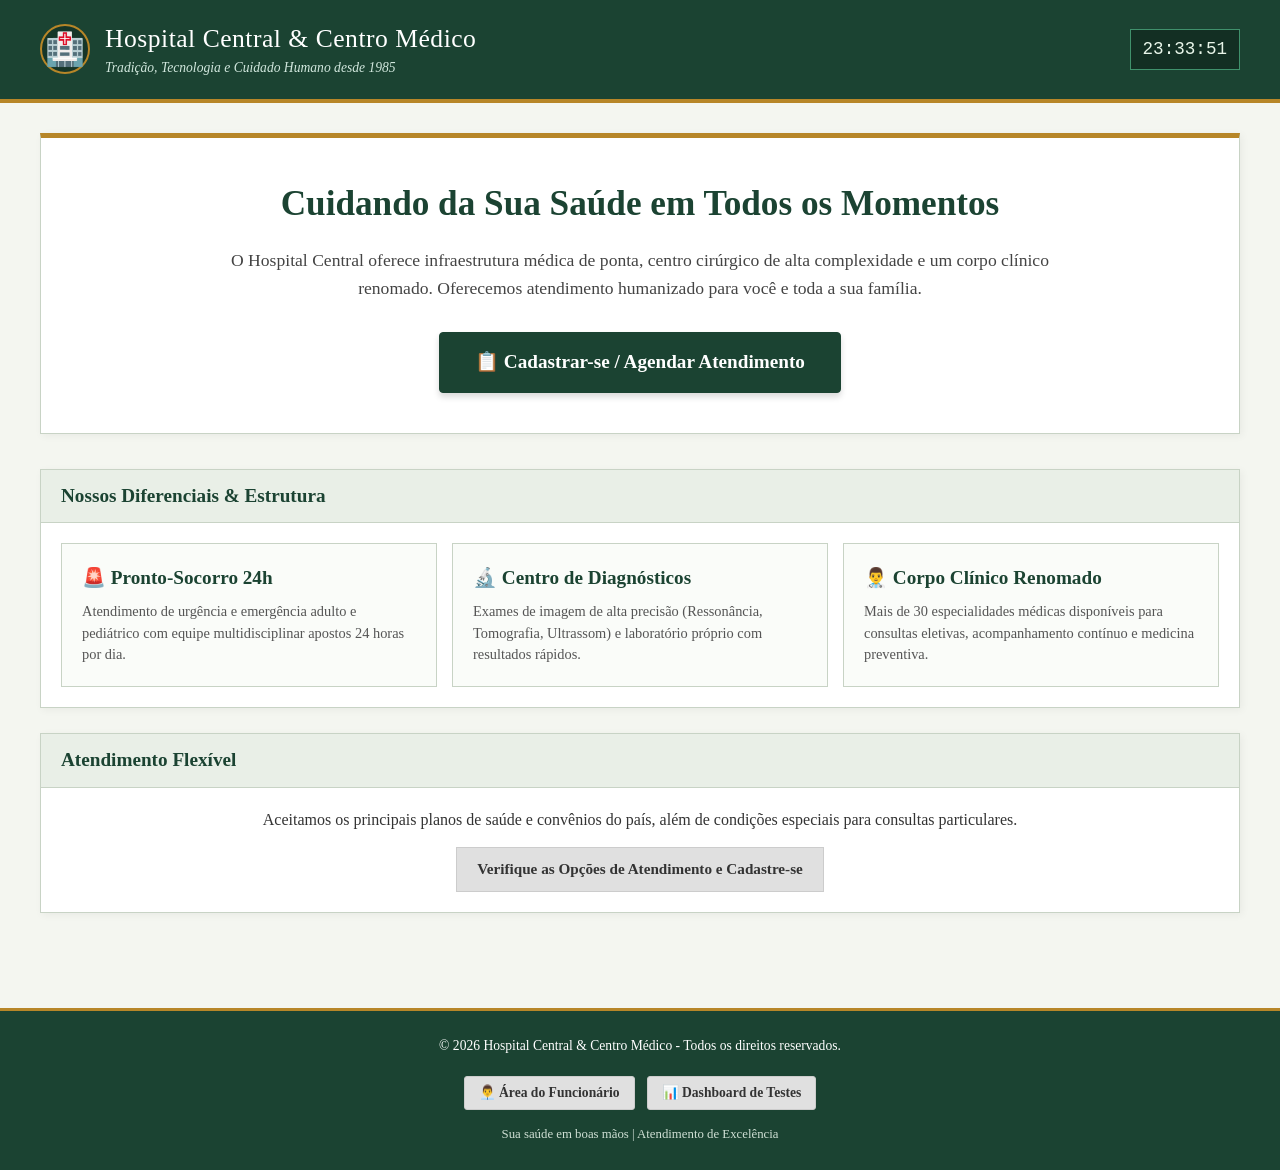
==== index.html @ 6668e765 "Add files via upload" ====
<!DOCTYPE html>
<html lang="pt-BR">
<head>
    <meta charset="UTF-8">
    <meta name="viewport" content="width=device-width, initial-scale=1.0">
    <title>Hospital Central - Excelência em Saúde</title>
    <link rel="stylesheet" href="style.css">
</head>
<body>

    <!-- HEADER SEMÂNTICO -->
    <header class="header-principal">
        <div class="container header-content">
            <div class="logo-area">
                <div class="brasao">🏥</div>
                <div>
                    <h1>Hospital Central & Centro Médico</h1>
                    <p class="subtitulo">Tradição, Tecnologia e Cuidado Humano desde 1985</p>
                </div>
            </div>
            <div class="relogio-sistema" id="relogio">--:--:--</div>
        </div>
    </header>

    <!-- BANNER PRINCIPAL DE PROPAGANDA -->
    <section class="container" style="margin-top: 30px;">
        <div class="painel" style="border-top: 5px solid var(--dourado);">
            <div class="painel-body" style="text-align: center; padding: 40px 20px;">
                <h2 style="color: var(--verde-escuro); font-size: 2.2rem; margin-bottom: 15px;">
                    Cuidando da Sua Saúde em Todos os Momentos
                </h2>
                <p style="font-size: 1.1rem; color: #444; max-width: 850px; margin: 0 auto 25px auto; line-height: 1.6;">
                    O Hospital Central oferece infraestrutura médica de ponta, centro cirúrgico de alta complexidade e um corpo clínico renomado. Oferecemos atendimento humanizado para você e toda a sua família.
                </p>

                <!-- BOTÃO DE CHAMADA PARA O CADASTRO SEPARADO -->
                <div style="margin-top: 30px;">
                    <a href="paciente.html" class="btn btn-primary" style="font-size: 1.2rem; padding: 15px 35px; text-decoration: none; display: inline-block; border-radius: 4px; box-shadow: 0 4px 6px rgba(0,0,0,0.15);">
                        📋 Cadastrar-se / Agendar Atendimento
                    </a>
                </div>
            </div>
        </div>
    </section>

    <!-- GRID DE DIFERENCIAIS E SERVIÇOS -->
    <main class="container main-content" style="padding-top: 10px;">
        <section class="painel">
            <div class="painel-header">
                <h2>Nossos Diferenciais & Estrutura</h2>
            </div>
            <div class="painel-body">
                <div class="grid grid-3">
                    <div style="background: #fafcf9; padding: 20px; border: 1px solid var(--borda-cor);">
                        <h3 style="color: var(--verde-escuro); font-size: 1.2rem; margin-bottom: 8px;">🚨 Pronto-Socorro 24h</h3>
                        <p style="font-size: 0.9rem; color: #555;">Atendimento de urgência e emergência adulto e pediátrico com equipe multidisciplinar apostos 24 horas por dia.</p>
                    </div>

                    <div style="background: #fafcf9; padding: 20px; border: 1px solid var(--borda-cor);">
                        <h3 style="color: var(--verde-escuro); font-size: 1.2rem; margin-bottom: 8px;">🔬 Centro de Diagnósticos</h3>
                        <p style="font-size: 0.9rem; color: #555;">Exames de imagem de alta precisão (Ressonância, Tomografia, Ultrassom) e laboratório próprio com resultados rápidos.</p>
                    </div>

                    <div style="background: #fafcf9; padding: 20px; border: 1px solid var(--borda-cor);">
                        <h3 style="color: var(--verde-escuro); font-size: 1.2rem; margin-bottom: 8px;">👨‍⚕️ Corpo Clínico Renomado</h3>
                        <p style="font-size: 0.9rem; color: #555;">Mais de 30 especialidades médicas disponíveis para consultas eletivas, acompanhamento contínuo e medicina preventiva.</p>
                    </div>
                </div>
            </div>
        </section>

        <!-- SEÇÃO DE INFORMAÇÕES DE CONVÊNIOS -->
        <section class="painel">
            <div class="painel-header">
                <h2>Atendimento Flexível</h2>
            </div>
            <div class="painel-body" style="text-align: center;">
                <p style="font-size: 1rem; color: #333; margin-bottom: 15px;">
                    Aceitamos os principais planos de saúde e convênios do país, além de condições especiais para consultas particulares.
                </p>
                <a href="paciente.html" class="btn btn-secondary" style="text-decoration: none; display: inline-block;">
                    Verifique as Opções de Atendimento e Cadastre-se
                </a>
            </div>
        </section>
    </main>

    <!-- FOOTER SEMÂNTICO COM BOTÕES SOLICITADOS -->
    <footer class="footer-principal" style="padding: 25px 0; background-color: var(--verde-escuro); color: #ffffff; margin-top: 40px;">
        <div class="container footer-content" style="display: flex; flex-direction: column; align-items: center; gap: 15px; text-align: center;">
            
            <p style="margin: 0;">&copy; 2026 Hospital Central & Centro Médico - Todos os direitos reservados.</p>
            
            <!-- APENAS OS DOIS BOTÕES DE SISTEMA -->
            <div style="display: flex; gap: 12px; flex-wrap: wrap; justify-content: center; margin-top: 5px;">
                <a href="funcionario.html" class="btn btn-secondary" style="font-size: 0.85rem; padding: 6px 14px; text-decoration: none; border-radius: 3px; display: inline-flex; align-items: center; gap: 5px;">
                    👨‍💼 Área do Funcionário
                </a>
                <a href="dashboard.html" class="btn btn-secondary" style="font-size: 0.85rem; padding: 6px 14px; text-decoration: none; border-radius: 3px; display: inline-flex; align-items: center; gap: 5px;">
                    📊 Dashboard de Testes
                </a>
            </div>

            <p style="font-size: 0.8rem; color: #d0e0d5; margin: 0;">Sua saúde em boas mãos | Atendimento de Excelência</p>
        </div>
    </footer>

    <script src="script.js"></script>
</body>
</html>
---- style.css ----
/* RESET E VARIÁVEIS DE CORES (SEM QUALQUER TOM DE AZUL) */
:root {
    --verde-escuro: #1b4332;
    --verde-medio: #2d6a4f;
    --verde-folha: #40916c;
    --creme-bg: #f4f6f0;
    --papel-bg: #ffffff;
    --texto-principal: #222222;
    --borda-cor: #c8d3c5;
    --dourado: #b78628;
    --vermelho-alerta: #8b0000;
}

* {
    box-sizing: border-box;
    margin: 0;
    padding: 0;
}

body {
    font-family: "Georgia", "Times New Roman", serif;
    background-color: var(--creme-bg);
    color: var(--texto-principal);
    line-height: 1.5;
}

/* LAYOUT CONTAINER */
.container {
    width: 96%;
    max-width: 1200px;
    margin: 0 auto;
}

/* HEADER CLÁSSICO */
.header-principal {
    background-color: var(--verde-escuro);
    color: #ffffff;
    border-bottom: 4px solid var(--dourado);
    padding: 20px 0;
}

.header-content {
    display: flex;
    justify-content: space-between;
    align-items: center;
}

.logo-area {
    display: flex;
    align-items: center;
    gap: 15px;
}

.brasao {
    font-size: 2rem;
    color: var(--dourado);
    border: 2px solid var(--dourado);
    width: 50px;
    height: 50px;
    display: flex;
    align-items: center;
    justify-content: center;
    border-radius: 50%;
    background-color: rgba(0,0,0,0.2);
}

.header-principal h1 {
    font-size: 1.6rem;
    font-weight: normal;
    letter-spacing: 0.5px;
}

.subtitulo {
    font-size: 0.85rem;
    color: #d1e7dd;
    font-style: italic;
}

.relogio-sistema {
    font-family: monospace;
    font-size: 1.1rem;
    background-color: rgba(0,0,0,0.3);
    padding: 6px 12px;
    border: 1px solid var(--verde-folha);
    color: #e8f5e9;
}

/* MAIN CONTENT */
.main-content {
    padding: 30px 0;
}

/* PAINÉIS / ESTRUTURA */
.painel {
    background-color: var(--papel-bg);
    border: 1px solid var(--borda-cor);
    box-shadow: 2px 2px 8px rgba(0,0,0,0.05);
    margin-bottom: 25px;
}

.painel-header {
    background-color: #e9efe7;
    border-bottom: 1px solid var(--borda-cor);
    padding: 12px 20px;
}

.painel-header h2 {
    font-size: 1.2rem;
    color: var(--verde-escuro);
    font-weight: bold;
}

.painel-body {
    padding: 20px;
}

/* FIELDSETS E FORMULÁRIO */
fieldset {
    border: 1px solid var(--borda-cor);
    padding: 15px 20px;
    margin-bottom: 20px;
    background-color: #fafcf9;
}

legend {
    font-weight: bold;
    color: var(--verde-escuro);
    padding: 0 8px;
    font-size: 0.95rem;
}

.grid {
    display: grid;
    gap: 15px;
}

.grid-3 { grid-template-columns: repeat(3, 1fr); }
.span-2 { grid-column: span 2; }

@media (max-width: 768px) {
    .grid-3 { grid-template-columns: 1fr; }
    .span-2 { grid-column: span 1; }
    .header-content { flex-direction: column; text-align: center; gap: 15px; }
}

.campo {
    display: flex;
    flex-direction: column;
}

.campo label {
    font-size: 0.85rem;
    font-weight: bold;
    margin-bottom: 5px;
    color: #333;
}

.campo input, .campo select {
    padding: 8px 10px;
    border: 1px solid #a3b899;
    font-family: inherit;
    font-size: 0.95rem;
    background-color: #fff;
    outline: none;
}

.campo input:focus, .campo select:focus {
    border-color: var(--verde-escuro);
    box-shadow: 0 0 4px rgba(27, 67, 50, 0.3);
}

.checkbox-group {
    display: grid;
    grid-template-columns: repeat(auto-fit, minmax(200px, 1fr));
    gap: 10px;
    margin-top: 5px;
}

.checkbox-group label {
    font-size: 0.9rem;
    cursor: pointer;
    display: flex;
    align-items: center;
    gap: 6px;
}

/* BOTÕES CLÁSSICOS */
.form-actions {
    display: flex;
    gap: 15px;
    justify-content: flex-end;
    margin-top: 10px;
}

.btn {
    padding: 10px 20px;
    font-family: inherit;
    font-size: 0.95rem;
    cursor: pointer;
    border: 1px solid transparent;
    font-weight: bold;
    transition: all 0.2s;
}

.btn-primary {
    background-color: var(--verde-escuro);
    color: white;
    border-color: var(--verde-escuro);
}

.btn-primary:hover {
    background-color: var(--verde-medio);
}

.btn-secondary {
    background-color: #e0e0e0;
    color: #333;
    border-color: #ccc;
}

.btn-secondary:hover {
    background-color: #d0d0d0;
}

.btn-danger {
    background-color: var(--vermelho-alerta);
    color: white;
}

.btn-danger:hover {
    background-color: #660000;
}

.btn-sm {
    padding: 4px 8px;
    font-size: 0.8rem;
    margin-right: 4px;
}

/* ESTATÍSTICAS & JSON TOOLS */
.stats-bar {
    display: flex;
    justify-content: space-around;
    background-color: #edf2eb;
    padding: 15px;
    border: 1px solid var(--borda-cor);
    margin-bottom: 20px;
}

.stat-box {
    text-align: center;
}

.stat-numero {
    display: block;
    font-size: 1.6rem;
    font-weight: bold;
    color: var(--verde-escuro);
}

.stat-rotulo {
    font-size: 0.85rem;
    color: #555;
    text-transform: uppercase;
}

.json-tools {
    display: flex;
    justify-content: space-between;
    align-items: center;
    background-color: #fcfbf7;
    padding: 12px 15px;
    border: 1px dashed var(--dourado);
}

.json-buttons {
    display: flex;
    gap: 10px;
}

/* TABELA CLÁSSICA */
.tabela-filtros {
    display: flex;
    justify-content: space-between;
    margin-bottom: 15px;
    gap: 15px;
}

.tabela-filtros input {
    flex: 1;
    padding: 8px 12px;
    border: 1px solid var(--borda-cor);
    font-family: inherit;
}

.tabela-wrapper {
    overflow-x: auto;
}

.tabela-classica {
    width: 100%;
    border-collapse: collapse;
    text-align: left;
    font-size: 0.9rem;
}

.tabela-classica th, .tabela-classica td {
    padding: 10px 12px;
    border: 1px solid var(--borda-cor);
}

.tabela-classica th {
    background-color: var(--verde-escuro);
    color: white;
    font-weight: normal;
}

.tabela-classica tbody tr:nth-child(even) {
    background-color: #f7f9f6;
}

.tabela-classica tbody tr:hover {
    background-color: #eaf0e8;
}

/* FOOTER CLÁSSICO */
.footer-principal {
    background-color: var(--verde-escuro);
    color: #d1e7dd;
    text-align: center;
    padding: 20px 0;
    border-top: 3px solid var(--dourado);
    font-size: 0.85rem;
}

.footer-content p {
    margin: 4px 0;
}
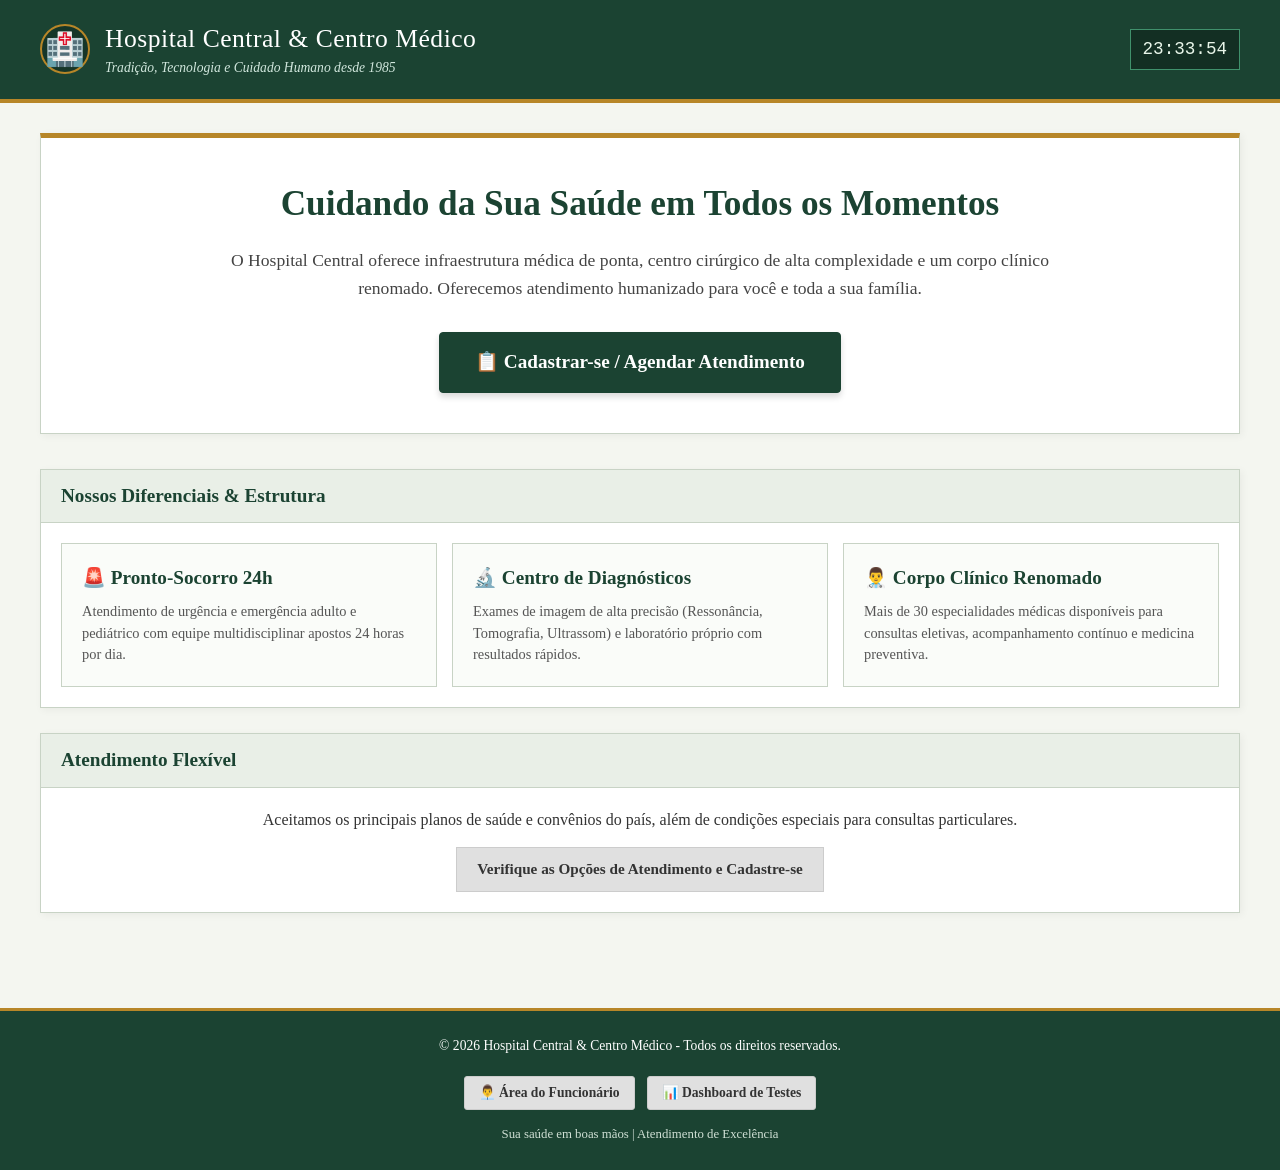
==== commit 3a4ad0b7: "Add author meta tag to index.html Added author meta tag to the head section." ====
--- a/index.html
+++ b/index.html
@@ -3,6 +3,7 @@
 <head>
     <meta charset="UTF-8">
     <meta name="viewport" content="width=device-width, initial-scale=1.0">
+    <meta name="author" content="Gabriel Jacinto e Guilherme Otávio">
     <title>Hospital Central - Excelência em Saúde</title>
     <link rel="stylesheet" href="style.css">
 </head>
@@ -107,4 +108,4 @@
 
     <script src="script.js"></script>
 </body>
-</html>+</html>
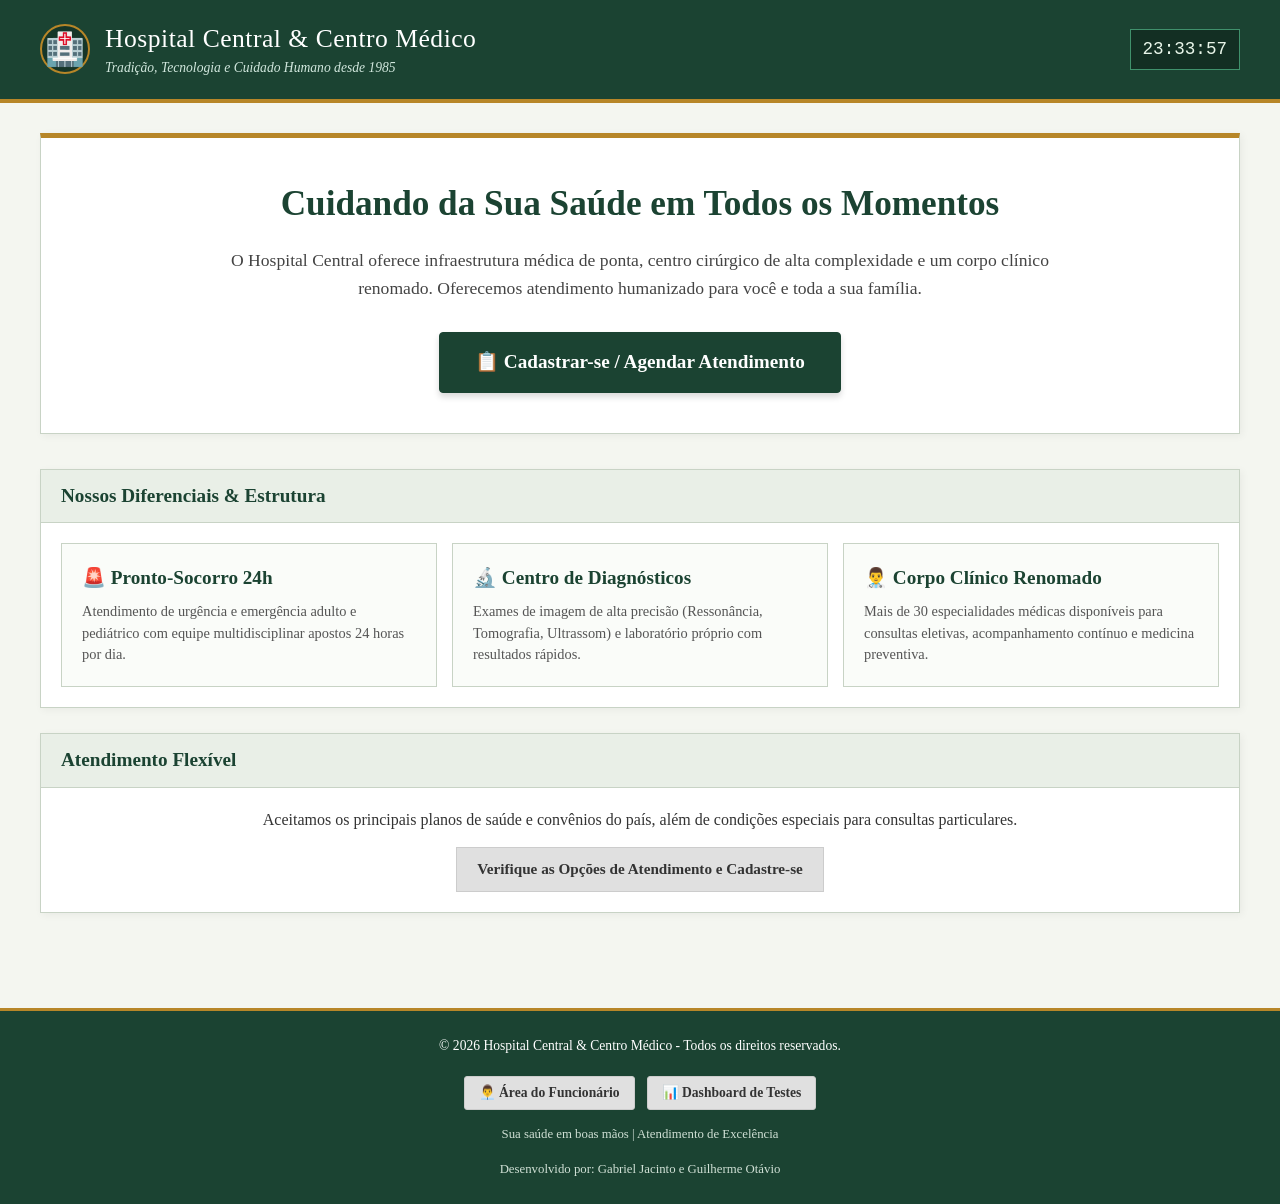
==== commit 29acbfcd: "Update index.html" ====
--- a/index.html
+++ b/index.html
@@ -103,6 +103,7 @@
             </div>
 
             <p style="font-size: 0.8rem; color: #d0e0d5; margin: 0;">Sua saúde em boas mãos | Atendimento de Excelência</p>
+            <p style="font-size: 0.8rem; color: #d0e0d5; margin: 0;">Desenvolvido por: Gabriel Jacinto e Guilherme Otávio</p>
         </div>
     </footer>
 
